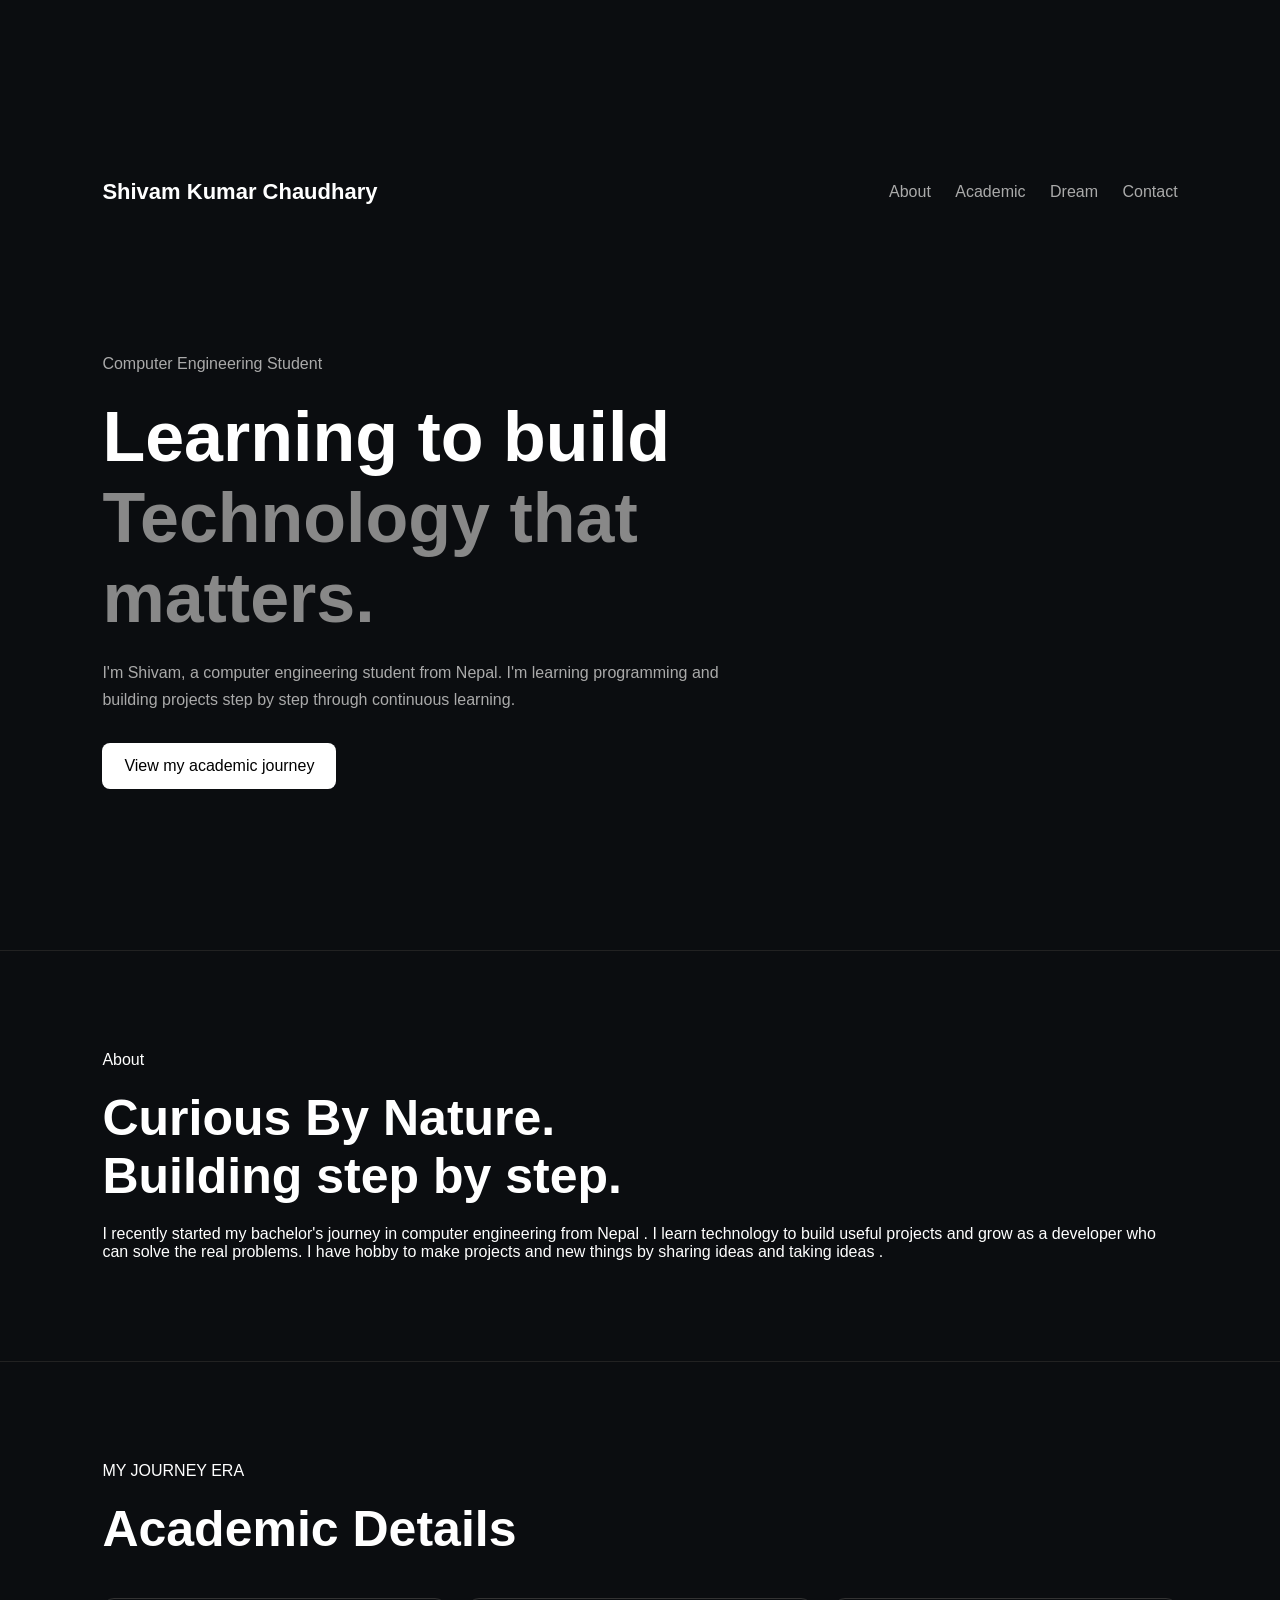
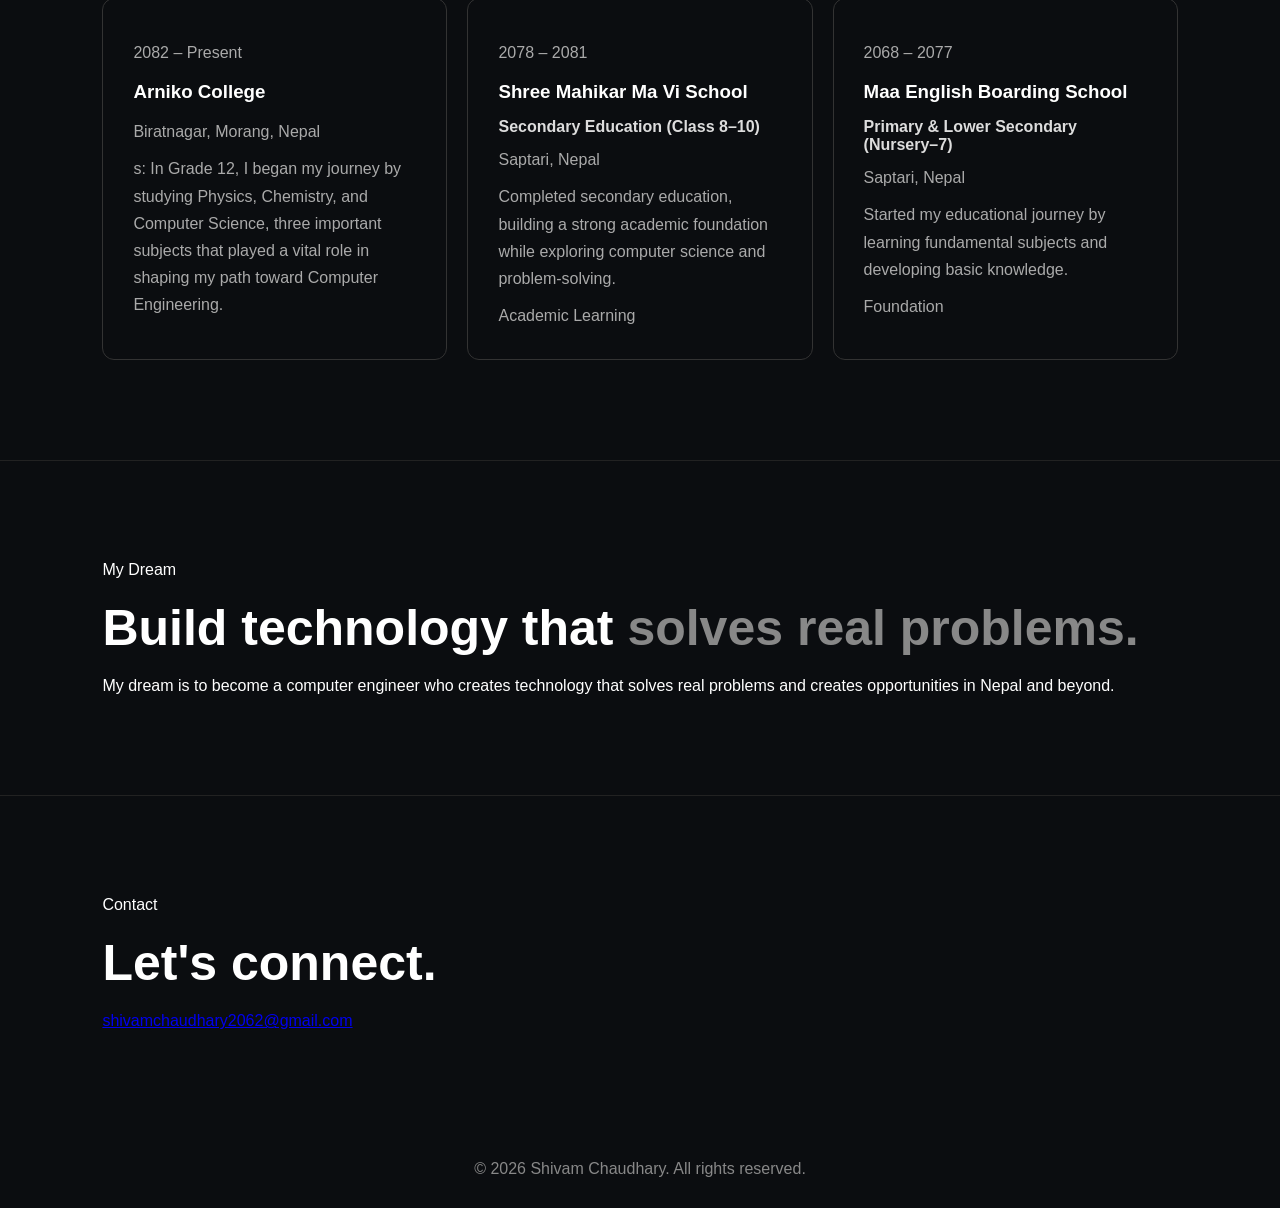
==== index.html @ 8dc38db8 "Add script and portfolio content to index.html" ====
<!DOCTYPE html>
<html lang="en">
<head>
    <meta charset="UTF-8">
    <meta name="viewport" content="width=device-width, initial-scale=1.0">

    <title>Shivam Kumar Chaudhary | Computer Engineering Student</title>

    <link rel="stylesheet" href="style.css">
    <link rel="stylesheet" href="animation.css">
</head>

<body>

  <body>
    <canvas id="spiderCanvas"></canvas>

    <!-- Your existing portfolio content -->

    <script src="script2.js"></script>
  </body>
    <nav>
        <h2>Shivam Kumar Chaudhary</h2>

        <div>
            <a href="#about">About</a>
            <a href="#projects">Academic</a>
            <a href="#Dream">Dream</a>
            <a href="#contact">Contact</a>
        </div>
    </nav>

    
    <section class="hero">
        <p>Computer Engineering Student</p>

        <h1>
            Learning to build
            <span>Technology that matters.</span>
        </h1>

        <p>
            I'm Shivam, a computer engineering student from Nepal.
            I'm learning programming and building projects step by
            step through continuous learning.
        </p>

        <a class="button" href="#projects">
            View my academic journey
        </a>
    </section>

  
    <section id="about" class="reveal">

        <p>About</p>

        <h2>
            Curious By Nature.
            <br>
            Building step by step.
        </h2>

        <p>
            I recently started my bachelor's journey in computer
            engineering from Nepal . I learn technology to build 
            useful projects and grow as a developer who can solve the real problems.
            I have hobby to make projects and new things by sharing ideas and taking ideas 
        .
        </p>

    </section>

  
    <section id="projects" class="reveal">

        <p>MY JOURNEY ERA </p>

        <h2>Academic Details</h2>

        <div class="projects">

            <div class="card reveal">
                <p>2082 – Present</p>

                <h3> Arniko College </h3>

                

                <p>Biratnagar, Morang, Nepal</p>

                <p>
                    s:
                     In Grade 12, I 
                    began my journey by studying Physics, Chemistry, and Computer Science, three
                    important subjects that played a vital role in shaping my path toward Computer Engineering.
                </p>
              
            </div>

            <div class="card reveal">
                <p>2078 – 2081</p>

                <h3>Shree Mahikar Ma Vi School</h3>

                <h4>Secondary Education (Class 8–10)</h4>

                <p>Saptari, Nepal</p>

                <p>
                    Completed secondary education, building a
                    strong academic foundation while exploring
                    computer science and problem-solving.
                </p>

                <p>Academic Learning</p>
            </div>

            <div class="card reveal">
                <p>2068 – 2077</p>

                <h3>Maa English Boarding School</h3>

                <h4>Primary & Lower Secondary (Nursery–7)</h4>

                <p>Saptari, Nepal</p>

                <p>
                    Started my educational journey by learning
                    fundamental subjects and developing basic
                    knowledge.
                </p>

                <p>Foundation</p>
            </div>

        </div>

    </section>

  
    <section id="Dream" class="reveal">

        <p>My Dream</p>

        <h2>
            Build technology that
            <span>solves real problems.</span>
        </h2>

        <p>
            My dream is to become a computer engineer who creates
            technology that solves real problems and creates
            opportunities in Nepal and beyond.
        </p>

    </section>

    
    <section id="contact" class="reveal">

        <p>Contact</p>

        <h2>Let's connect.</h2>

        <a href="mailto:shivamchaudhary2062@gmail.com">
            shivamchaudhary2062@gmail.com
        </a>

    </section>


    <footer>
        © 2026 Shivam Chaudhary. All rights reserved.
    </footer>

    <script src="script.js"></script>

</body>
    <script src="script2.js"></script>
</html>
---- style.css ----
/* GENERAL RESET */

* {
    margin: 0;
    padding: 0;
    box-sizing: border-box;
}

html {
    scroll-behavior: smooth;
}

body {
    font-family: Arial, sans-serif;
    background: #0b0d10;
    color: white;
}

/* NAVIGATION */

nav {
    display: flex;
    justify-content: space-between;
    align-items: center;
    padding: 25px 8%;
}

nav h2 {
    font-size: 22px;
}

nav a {
    color: #aaa;
    text-decoration: none;
    margin-left: 20px;
    transition: color 0.3s ease;
}

nav a:hover {
    color: white;
}

/* HERO */

.hero {
    min-height: 80vh;
    padding: 120px 8%;
}

.hero h1 {
    font-size: 70px;
    max-width: 800px;
    margin: 20px 0;
    line-height: 1.15;
}

.hero h1 span,
section h2 span {
    color: #888;
}

.hero > p {
    max-width: 650px;
    color: #aaa;
    line-height: 1.7;
}

/* BUTTON */

.button {
    display: inline-block;
    margin-top: 30px;
    padding: 14px 22px;
    background: white;
    color: black;
    text-decoration: none;
    border-radius: 8px;
}

/* SECTIONS */

section:not(.hero) {
    padding: 100px 8%;
    border-top: 1px solid #222;
}

section h2 {
    font-size: 50px;
    margin: 20px 0;
}

/* PROJECTS */

.projects {
    display: flex;
    gap: 20px;
    margin-top: 40px;
}

.card {
    flex: 1;
    padding: 30px;
    border: 1px solid #333;
    border-radius: 12px;
}

.card h3 {
    margin: 15px 0;
}

.card h4 {
    color: #ddd;
}

.card p {
    color: #aaa;
    margin-top: 10px;
    line-height: 1.7;
}

/* FOOTER */

footer {
    display: flex;
    padding: 30px 0;
    justify-content: center;
    align-items: center;
    color: #888;
}

/* RESPONSIVE DESIGN */

@media (max-width: 700px) {

    nav {
        flex-direction: column;
        gap: 20px;
    }

    nav a {
        margin: 0 7px;
        font-size: 13px;
    }

    .hero {
        padding: 90px 8%;
    }

    .hero h1 {
        font-size: 45px;
    }

    section h2 {
        font-size: 35px;
    }

    .projects {
        flex-direction: column;
    }
}
---- animation.css ----
* =========================
   ANIMATIONS
========================= */

/* Hero animation */
.Hero {
    animation: fadeUp 1s ease forwards;
}

/* Hero heading */
.Hero h1 {
    animation: slideUp 1s ease 0.2s both;
}

/* Hero paragraphs */
.Hero p {
    animation: fadeUp 1s ease 0.4s both;
}

/* Button */
.button {
    animation: fadeUp 1s ease 0.6s both;
    transition: transform 0.3s ease, backgrounds 0.3s ease;
}

.button:hover {
    transform: translateY(-5px);
    background: #ddd;
}

/* Section animation */
section:not(.hero) {
    animation: fadeUp 1s ease both;
}

/* Project cards */
.card {
    transition: transform 0.3s ease, border-color 0.3s ease;
}

.card:hover {
    transform: translateY(-8px);
    border-color: #777;
}

/* Keyframes */
@keyframes fadeUp {
    from {
        opacity: 0;
        transform: translateY(30px);
    }

    to {
        opacity: 1;
        transform: translateY(0);
    }
}

@keyframes slideUp {
    from {
        opacity: 0;
        transform: translateY(50px);
    }

    to {
        opacity: 1;
        transform: translateY(0);
    }
}
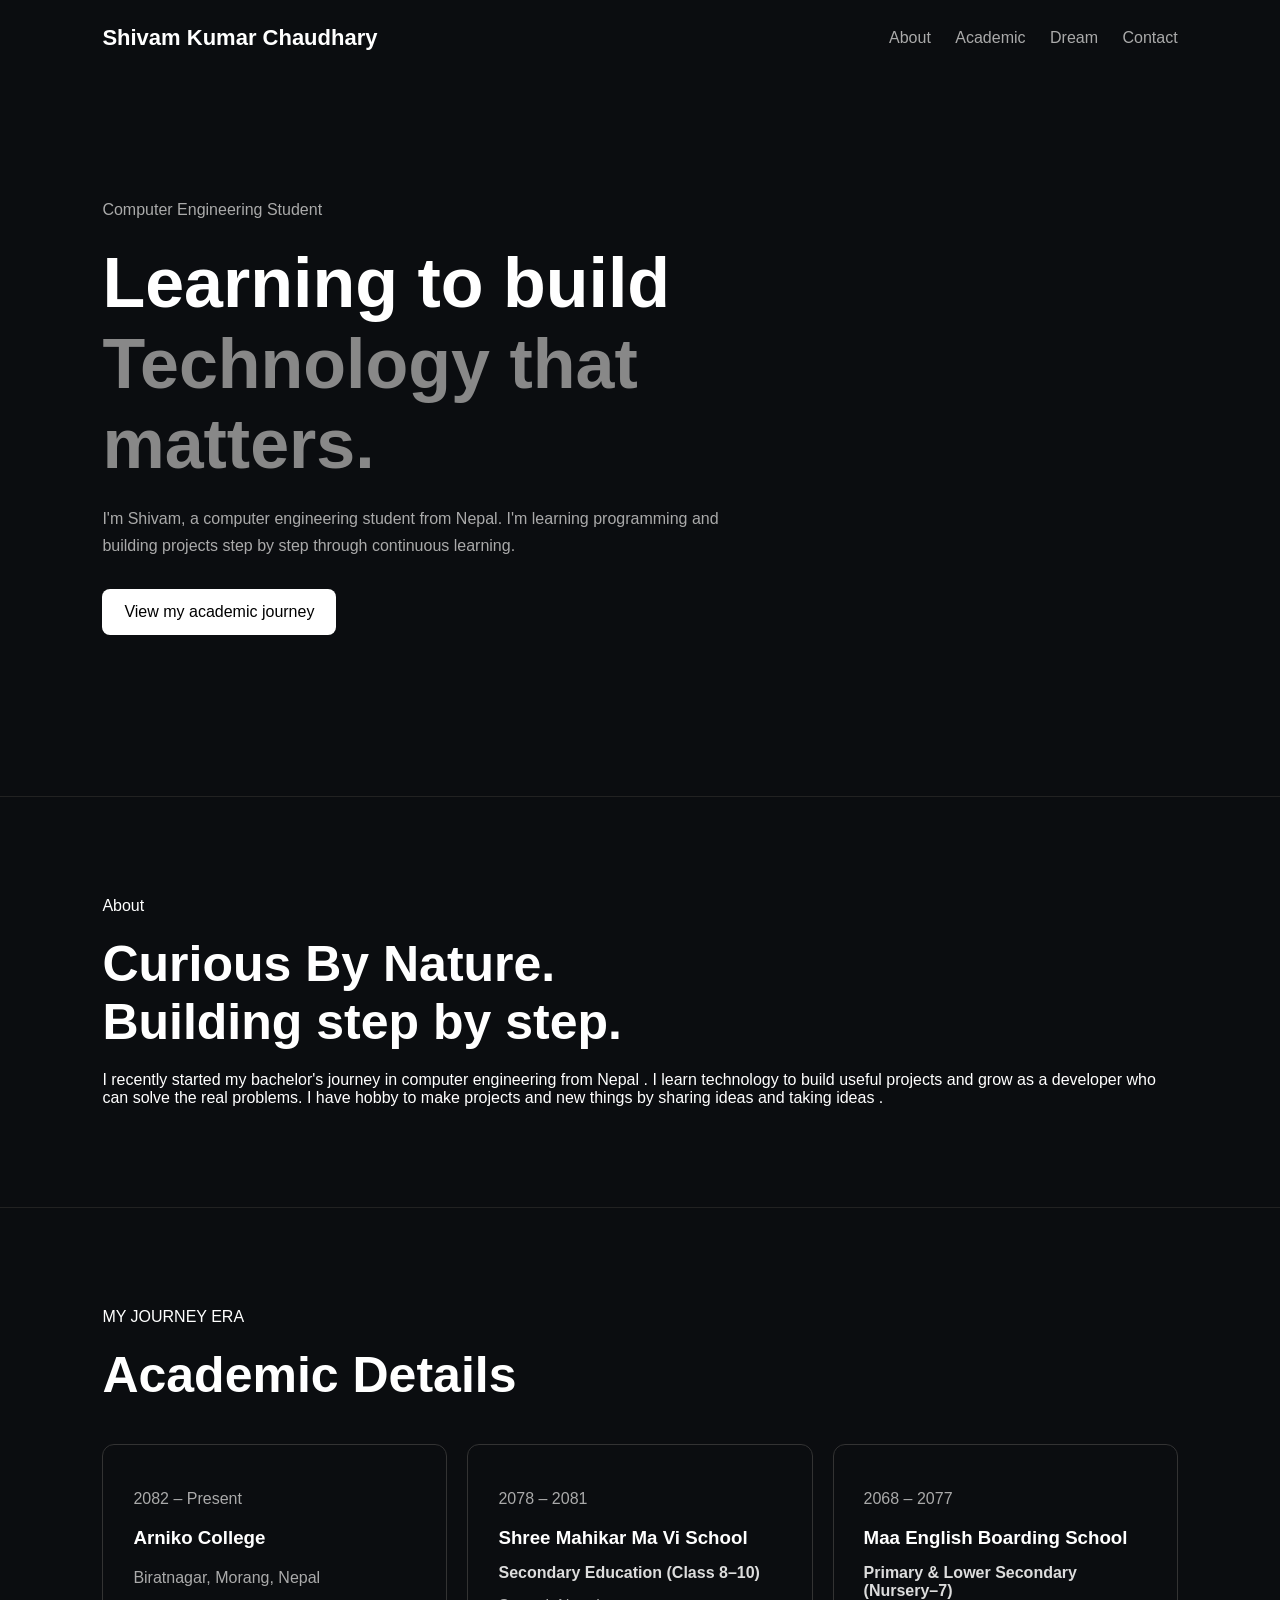
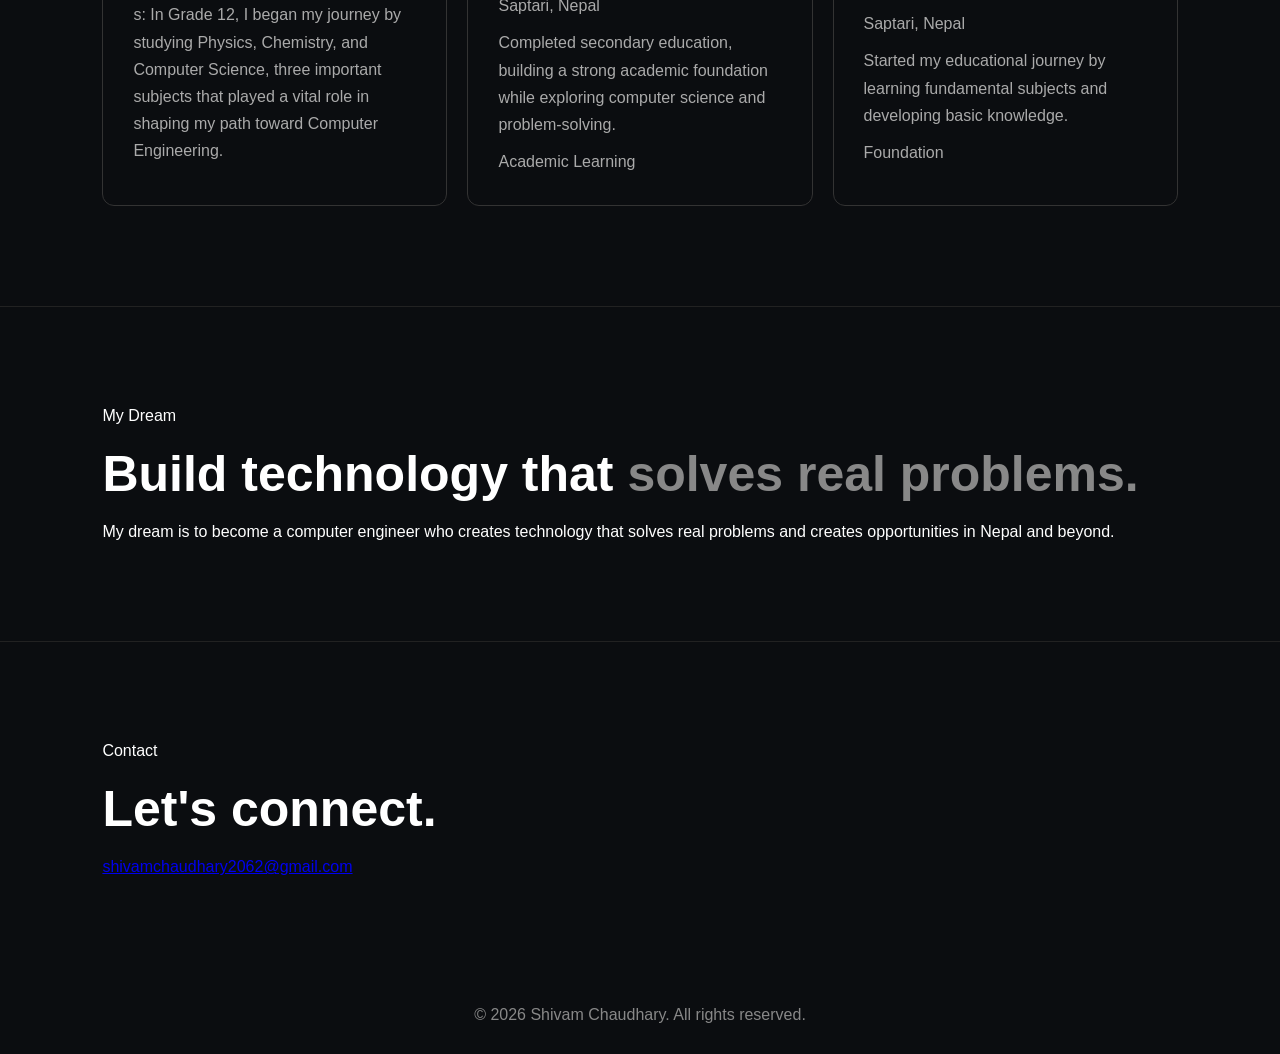
==== commit 625a9773: "Fix HTML structure by removing duplicates Removed duplicate body tag and cleaned up script reference" ====
--- a/index.html
+++ b/index.html
@@ -8,15 +8,12 @@
 
     <link rel="stylesheet" href="style.css">
     <link rel="stylesheet" href="animation.css">
+    <link rel="stylesheet" href="style2.css">
 </head>
 
 <body>
 
-  <body>
     <canvas id="spiderCanvas"></canvas>
-
-    <!-- Your existing portfolio content -->
-
     <script src="script2.js"></script>
   </body>
     <nav>
@@ -174,8 +171,9 @@
         © 2026 Shivam Chaudhary. All rights reserved.
     </footer>
 
-    <script src="script.js"></script>
+        <script src="script.js"></script>
+    <script src="script2.js"></script>
 
 </body>
-    <script src="script2.js"></script>
+    
 </html>
--- a/style2.css
+++ b/style2.css
@@ -0,0 +1,18 @@
+#spiderCanvas {
+    position: fixed;
+    inset: 0;
+    width: 100%;
+    height: 100%;
+    pointer-events: none;
+    z-index: 0;
+}
+
+body {
+    position: relative;
+    background: #0b0d10;
+}
+
+body > *:not(#spiderCanvas) {
+    position: relative;
+    z-index: 1;
+}
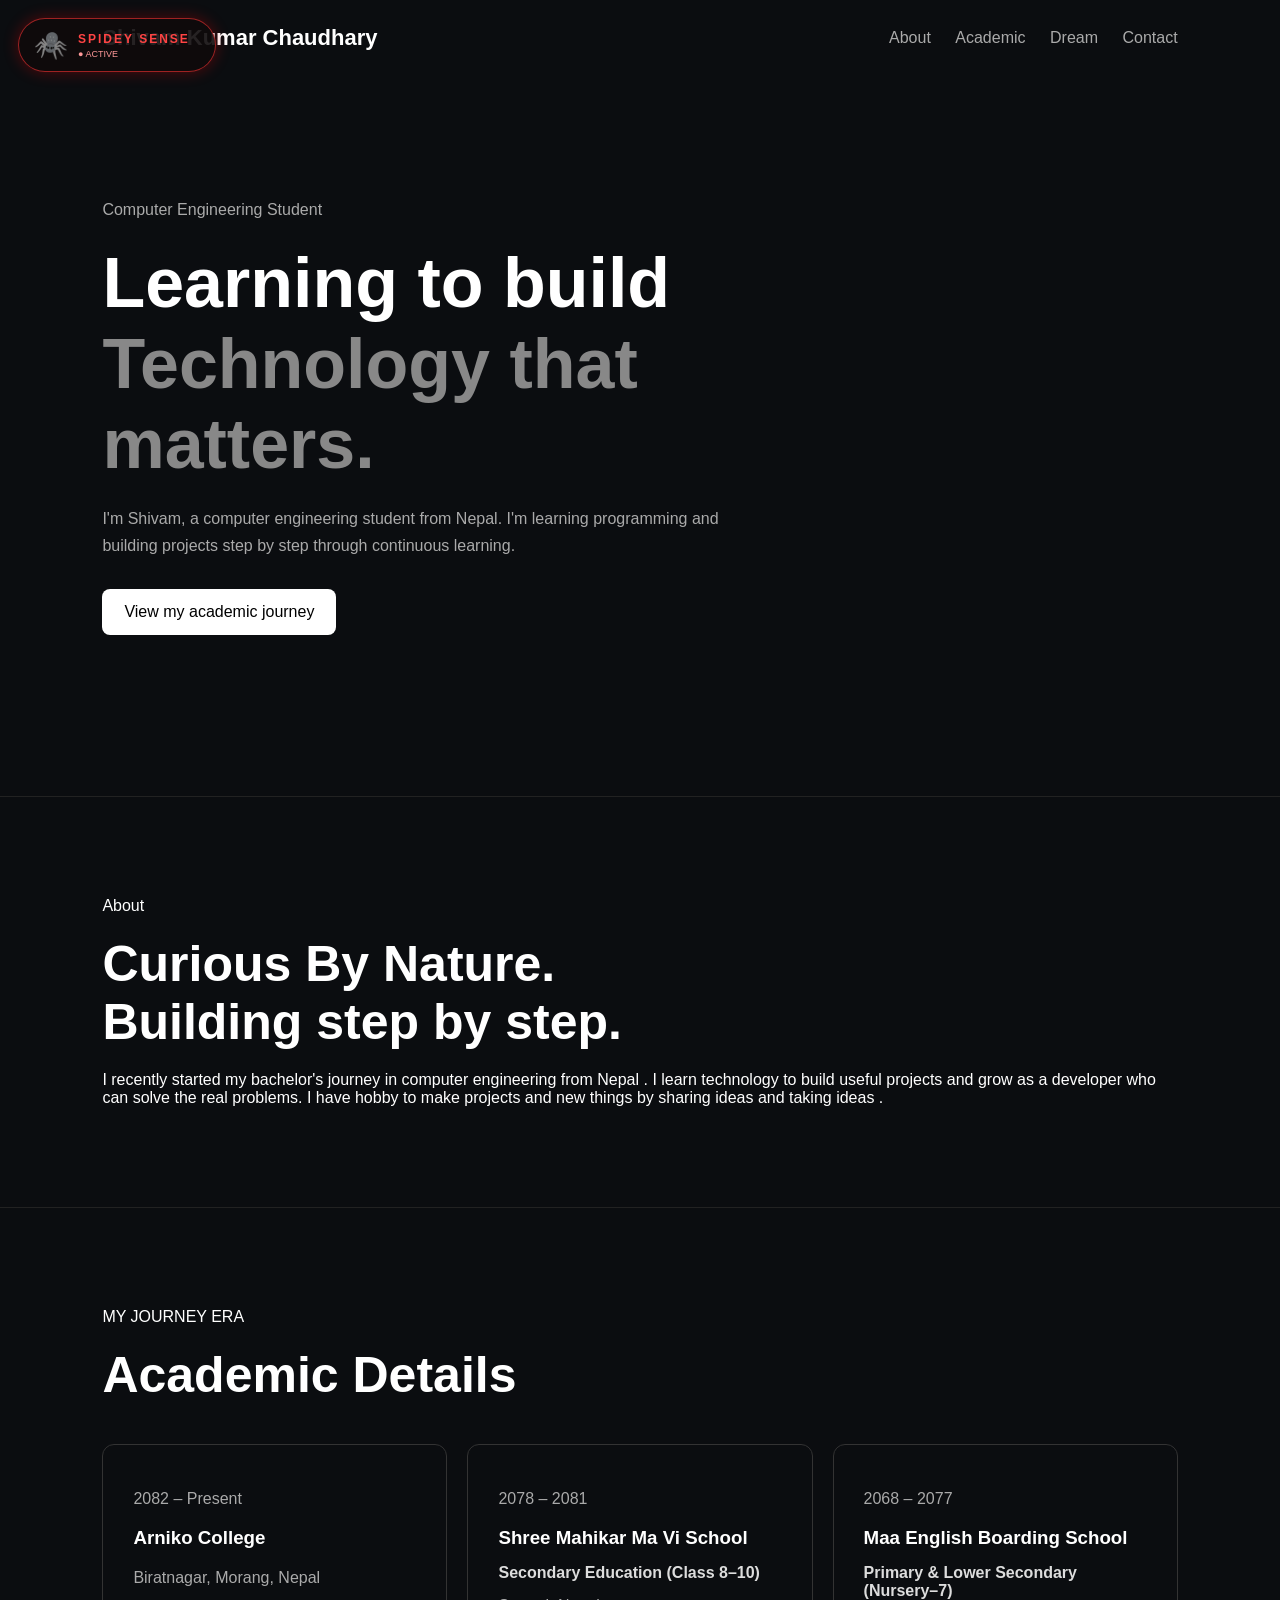
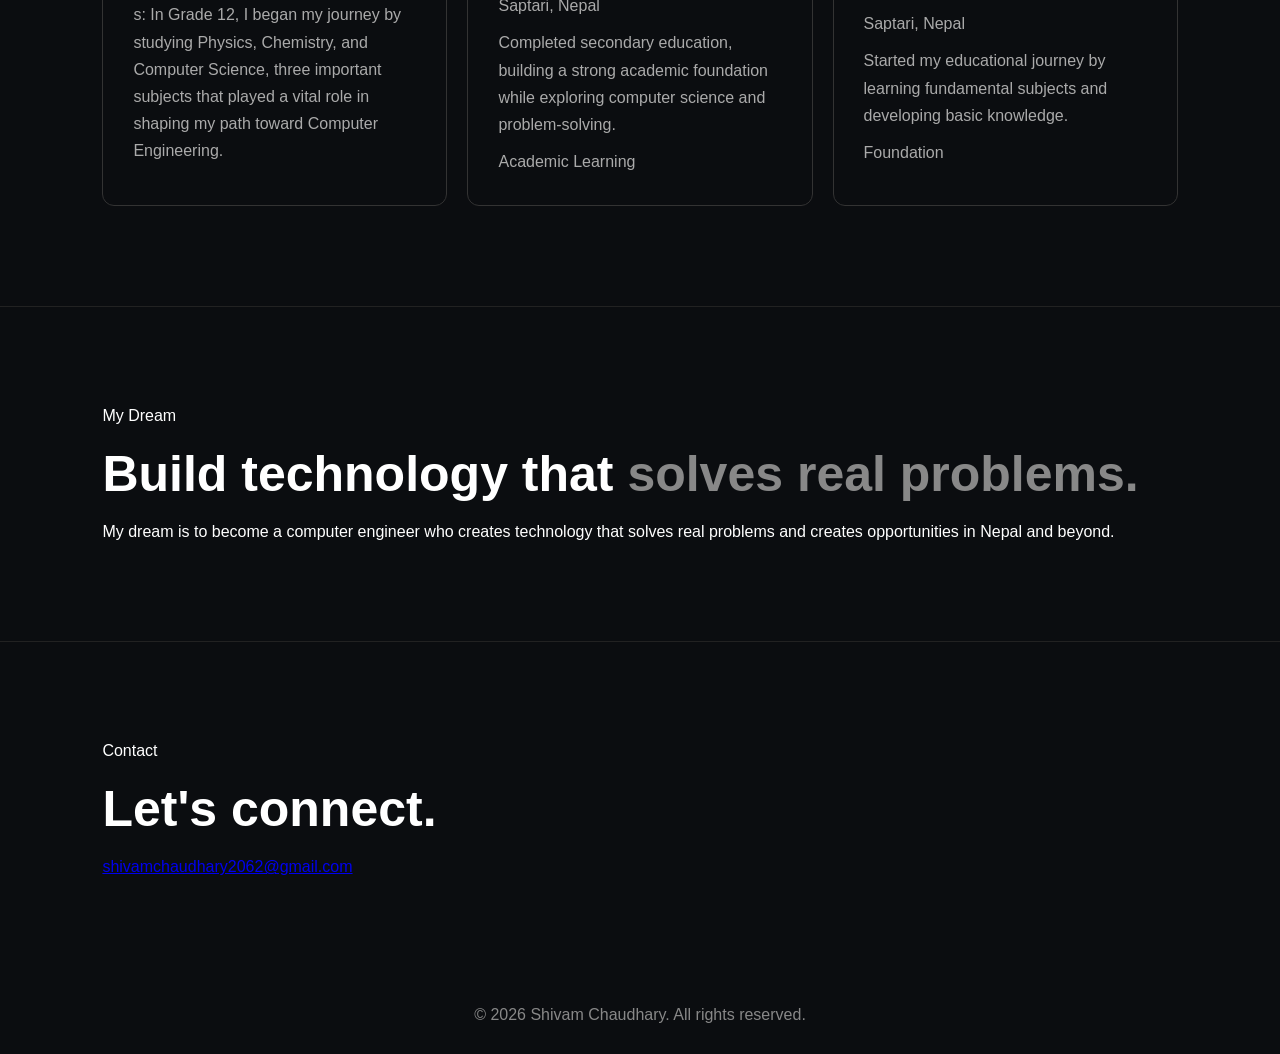
==== commit e5533d5d: "Update index.html" ====
--- a/index.html
+++ b/index.html
@@ -12,10 +12,11 @@
 </head>
 
 <body>
-
     <canvas id="spiderCanvas"></canvas>
     <script src="script2.js"></script>
-  </body>
+</body>
+
+
     <nav>
         <h2>Shivam Kumar Chaudhary</h2>
 
--- a/style2.css
+++ b/style2.css
@@ -1,18 +1,62 @@
+
 #spiderCanvas {
-    position: fixed;
-    inset: 0;
-    width: 100%;
-    height: 100%;
-    pointer-events: none;
-    z-index: 0;
+    display: none;
 }
 
-body {
-    position: relative;
-    background: #0b0d10;
+/* Spidey Sense indicator */
+.spidey-sense {
+    position: fixed;
+    top: 18px;
+    left: 18px;
+    z-index: 9999;
+
+    display: flex;
+    align-items: center;
+    gap: 10px;
+
+    padding: 10px 15px;
+    border: 1px solid rgba(255, 50, 50, 0.6);
+    border-radius: 30px;
+
+    background: rgba(15, 10, 12, 0.9);
+    color: white;
+
+    box-shadow: 0 0 15px rgba(255, 0, 0, 0.3);
+    animation: senseGlow 2s infinite;
 }
 
-body > *:not(#spiderCanvas) {
-    position: relative;
-    z-index: 1;
+.spider-icon {
+    font-size: 27px;
+    animation: spiderPulse 1.5s infinite;
 }
+
+.sense-info {
+    display: flex;
+    flex-direction: column;
+    gap: 3px;
+}
+
+.sense-info strong {
+    color: #ff4444;
+    font-size: 12px;
+    letter-spacing: 2px;
+}
+
+.sense-info small {
+    color: #ff9999;
+    font-size: 9px;
+}
+
+@keyframes senseGlow {
+    0%, 100% {
+        box-shadow: 0 0 8px rgba(255, 0, 0, 0.2);
+    }
+    50% {
+        box-shadow: 0 0 22px rgba(255, 0, 0, 0.7);
+    }
+}
+
+@keyframes spiderPulse {
+    0%, 100% { transform: scale(1); }
+    50% { transform: scale(1.2); }
+}
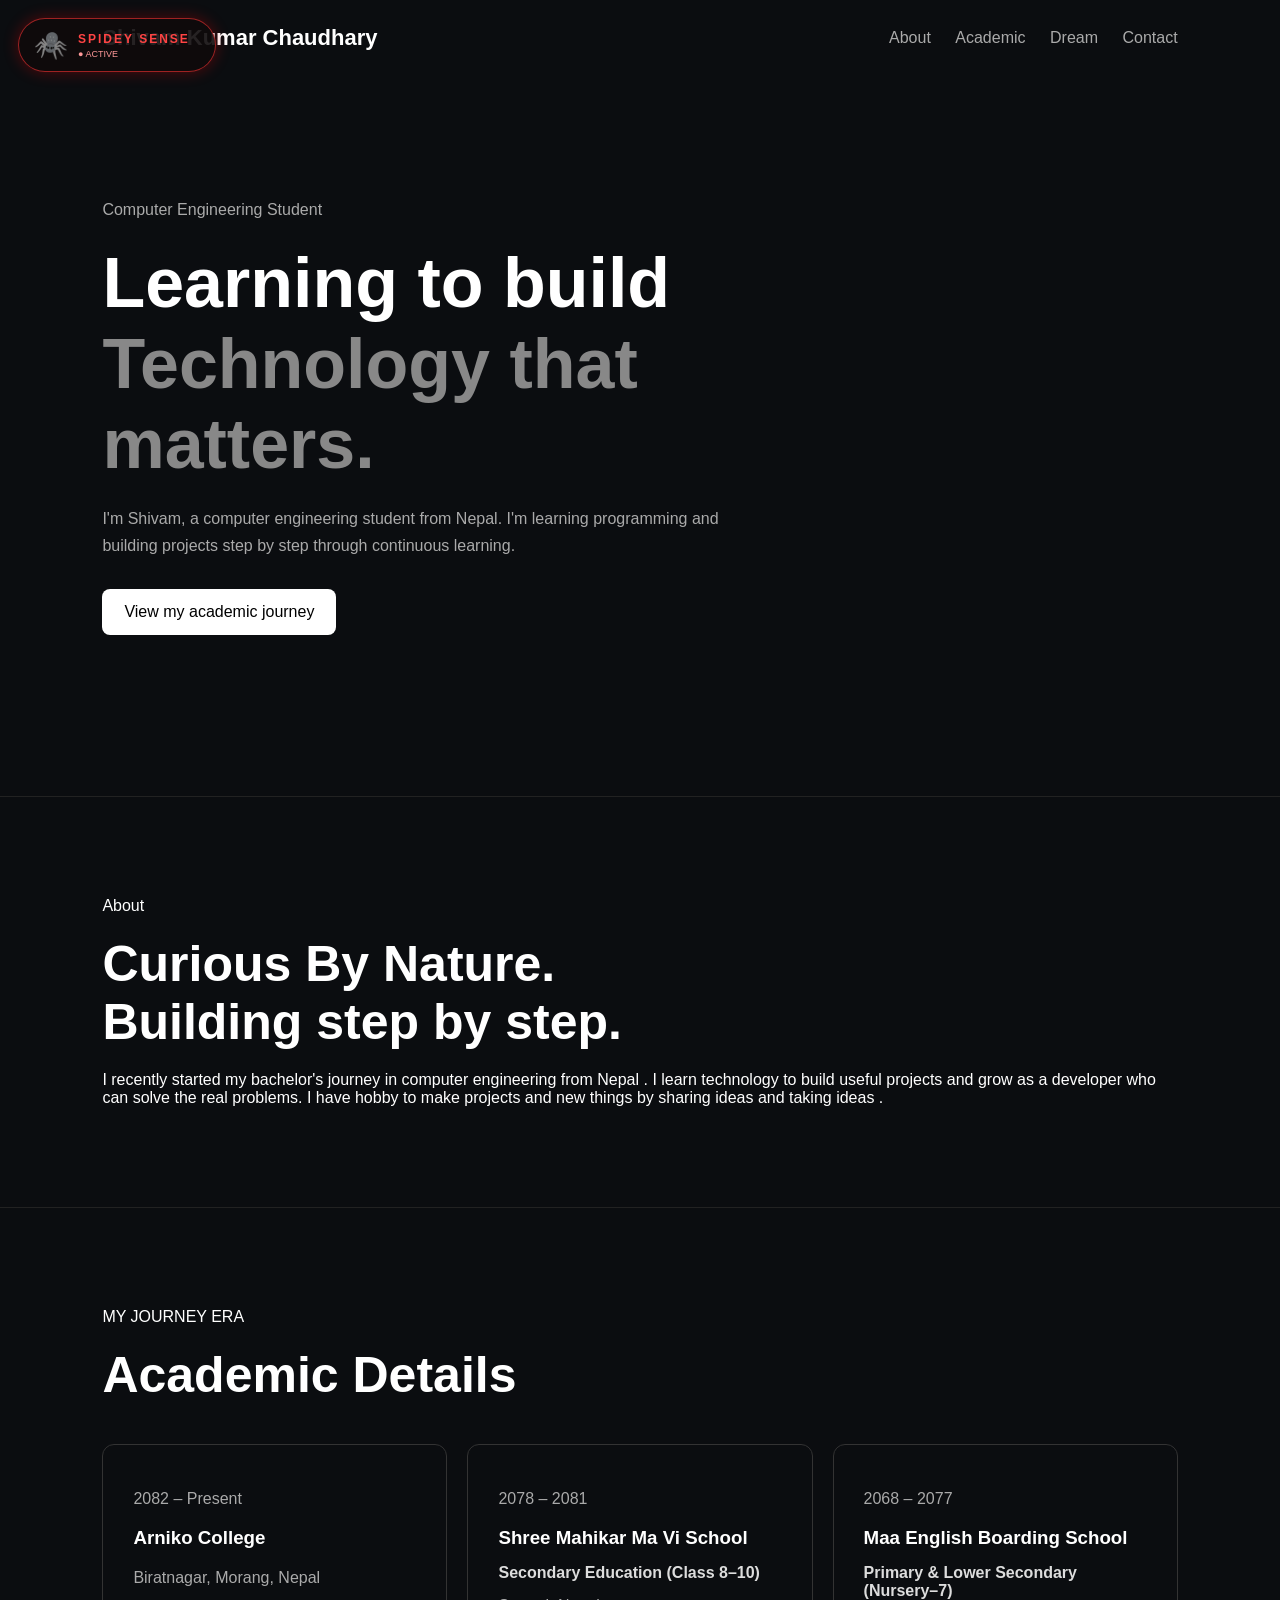
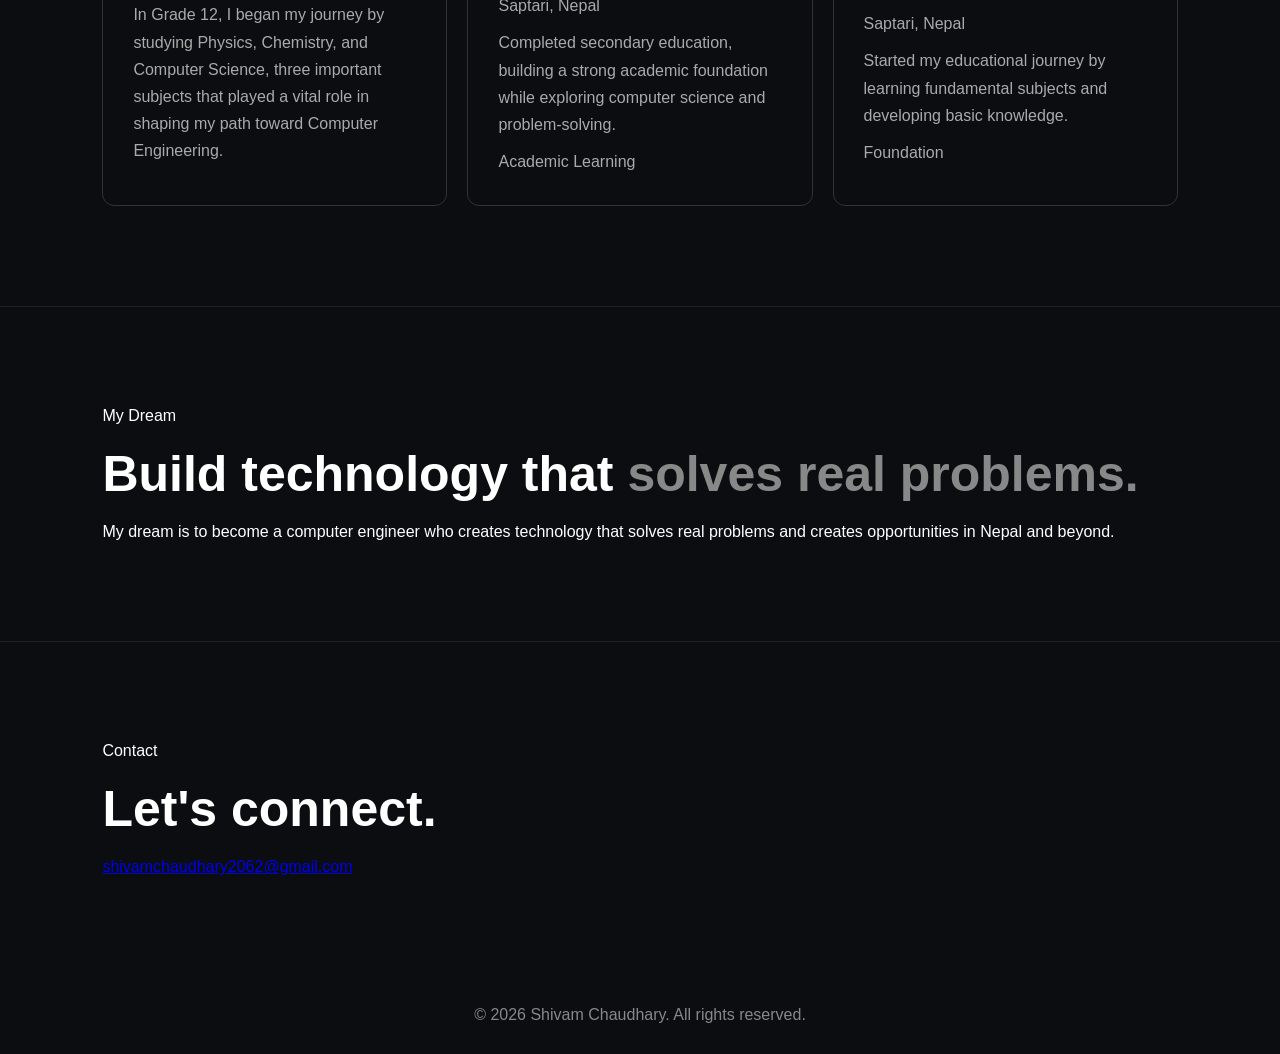
==== commit e12aca0d: "Fix typo in index.html" ====
--- a/index.html
+++ b/index.html
@@ -88,7 +88,7 @@
                 <p>Biratnagar, Morang, Nepal</p>
 
                 <p>
-                    s:
+                
                      In Grade 12, I 
                     began my journey by studying Physics, Chemistry, and Computer Science, three
                     important subjects that played a vital role in shaping my path toward Computer Engineering.
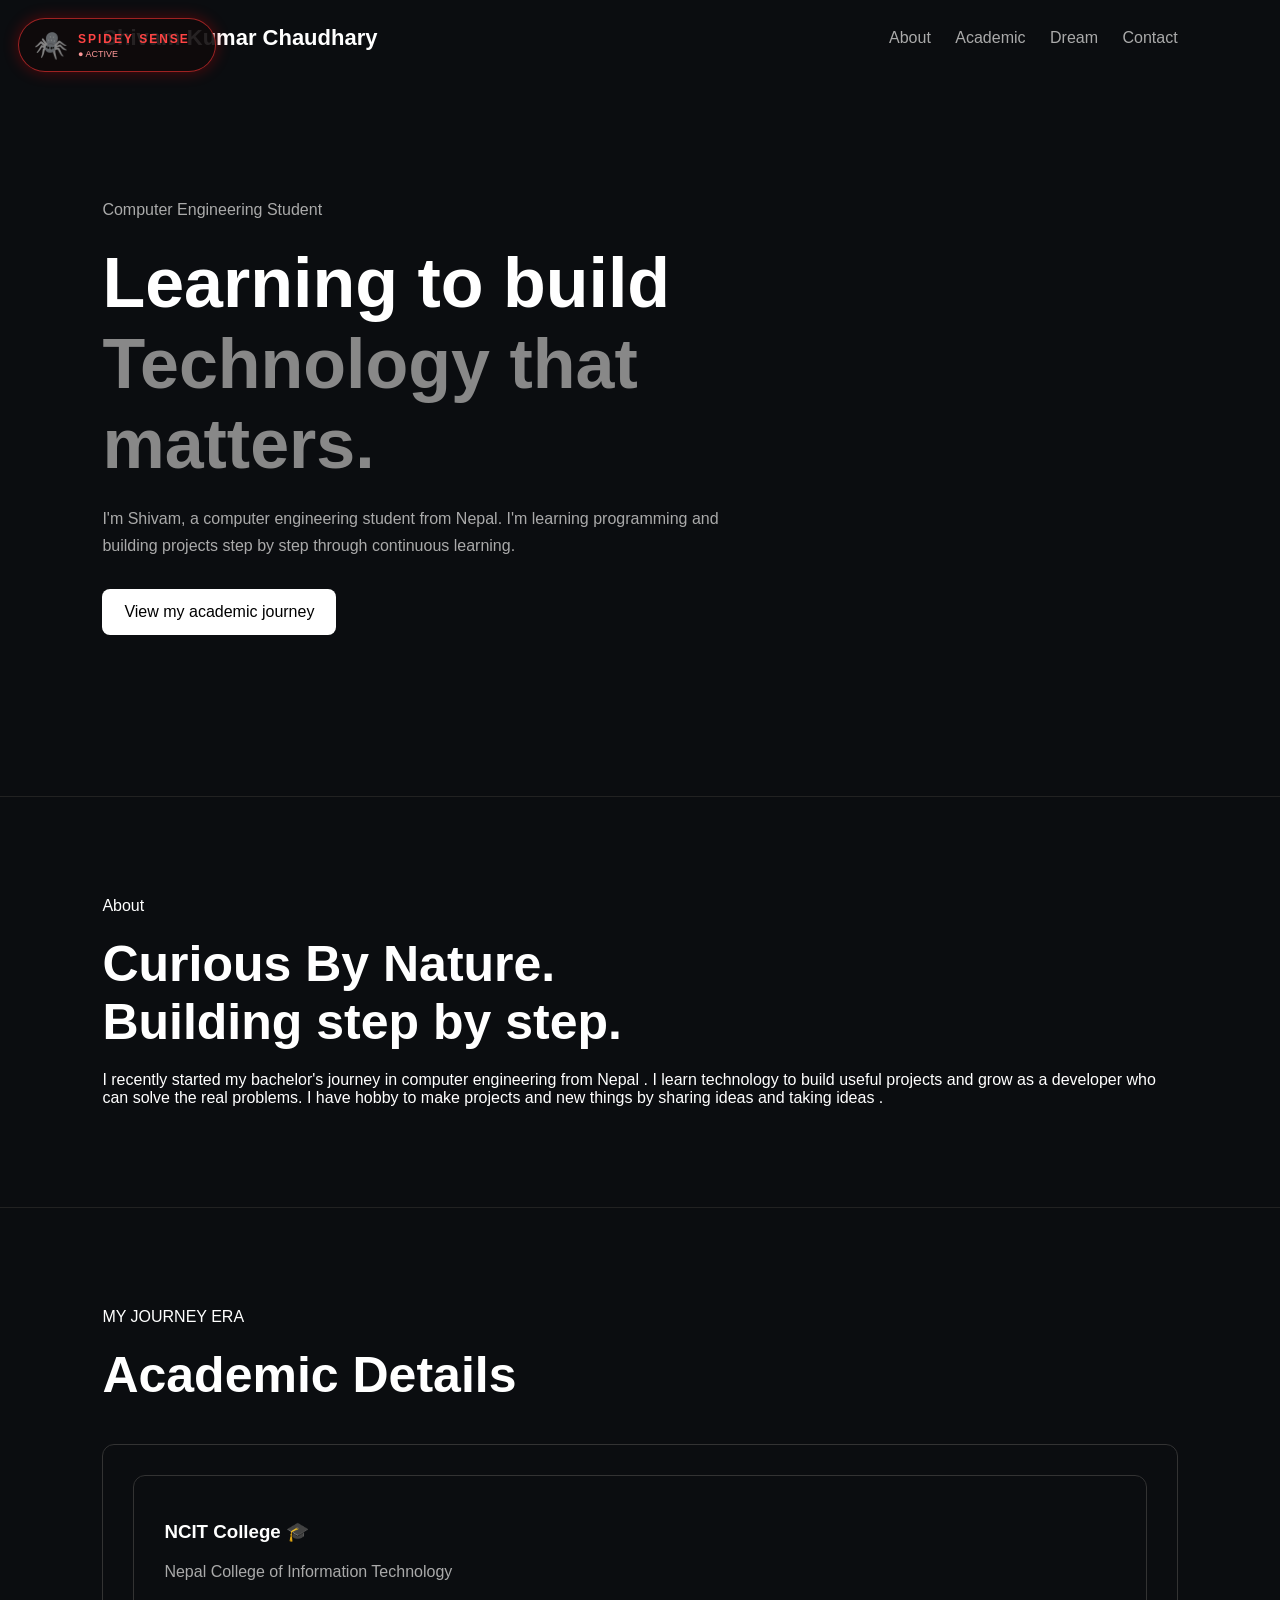
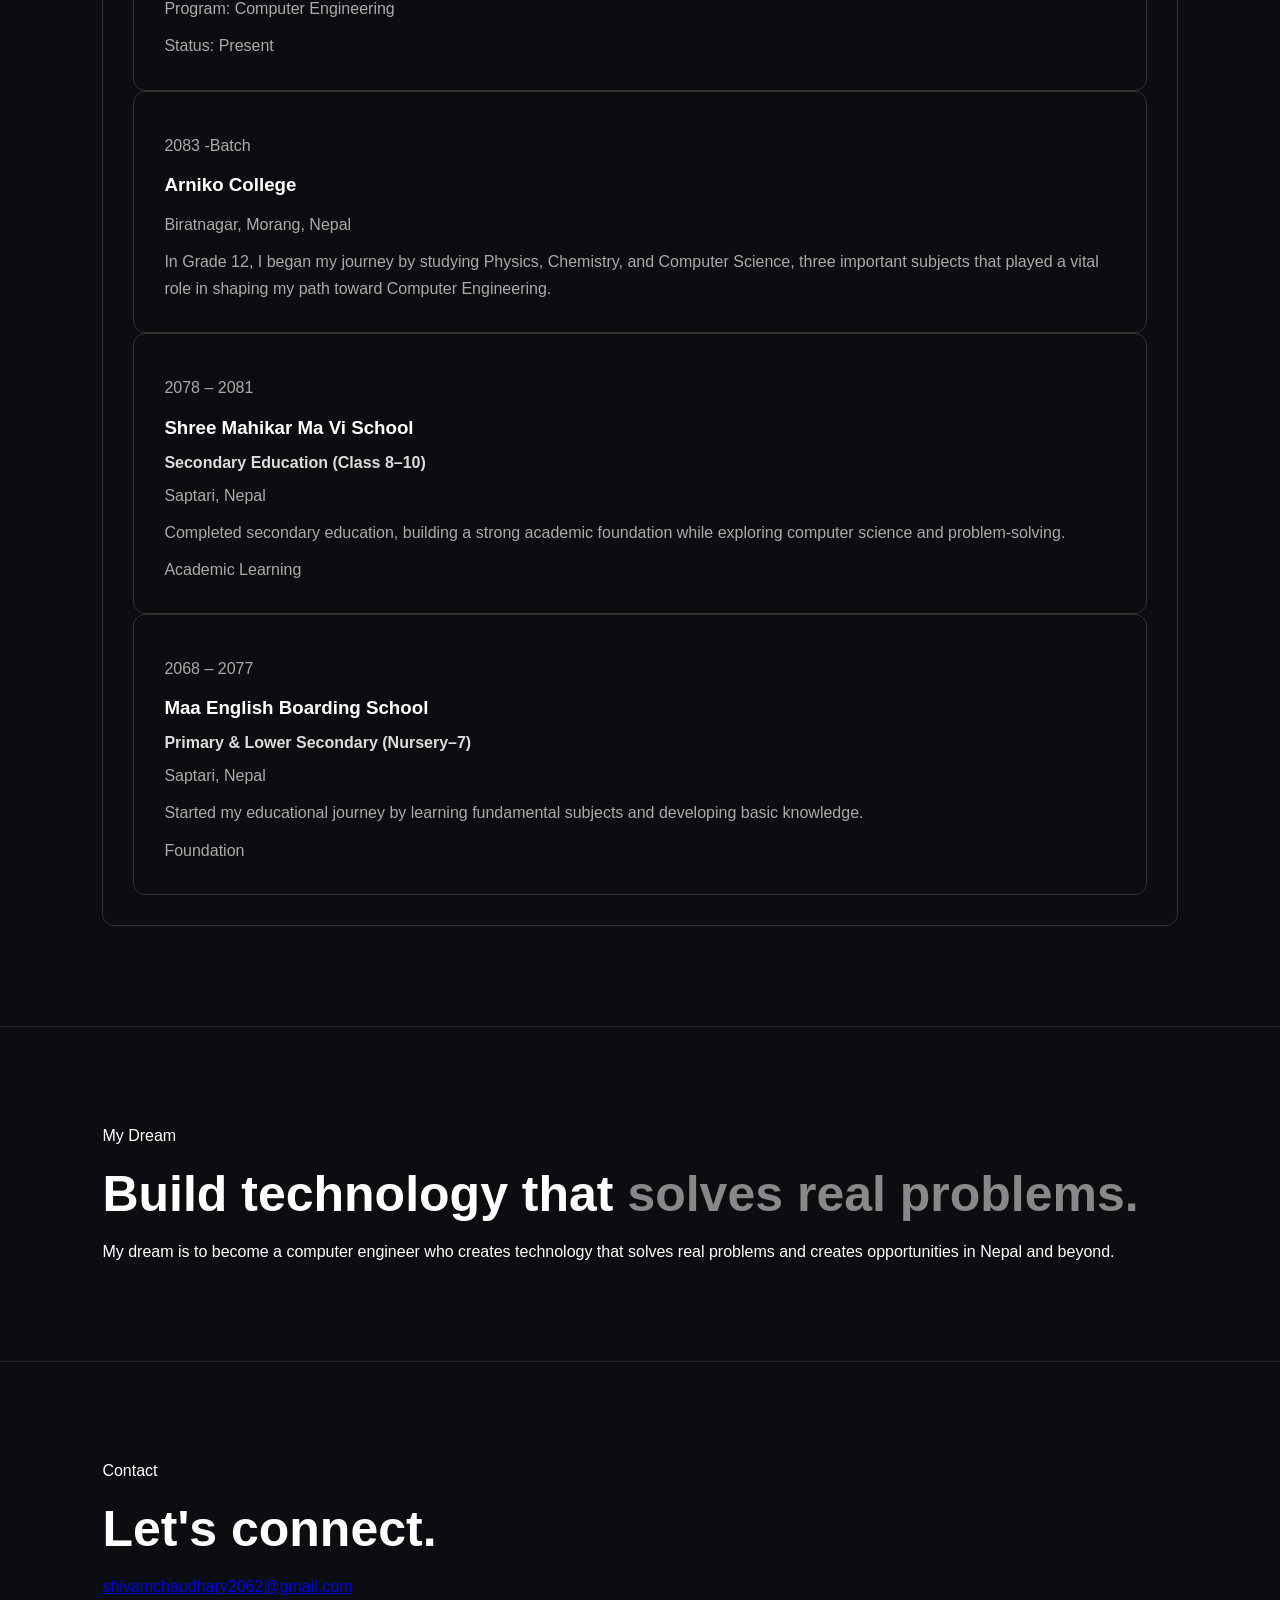
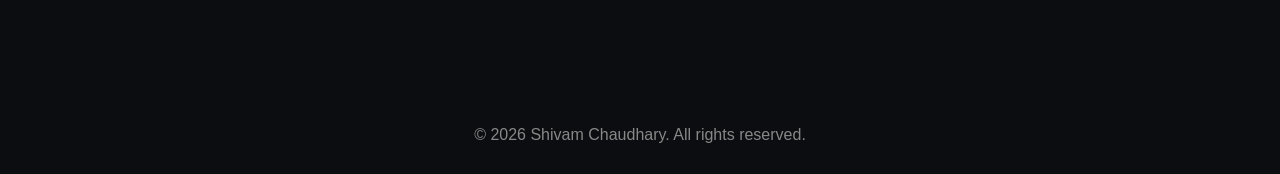
==== commit 07d97a57: "Update index.html" ====
--- a/index.html
+++ b/index.html
@@ -79,7 +79,14 @@
         <div class="projects">
 
             <div class="card reveal">
-                <p>2082 – Present</p>
+                <div class="card">
+    <h3>NCIT College 🎓</h3>
+    <p>Nepal College of Information Technology</p>
+    <p>Program: Computer Engineering</p>
+    <p>Status: Present</p>
+                </div>
+                <div class="card reveal">
+                <p>2083 -Batch </p>
 
                 <h3> Arniko College </h3>
 
@@ -161,7 +168,7 @@
 
         <h2>Let's connect.</h2>
 
-        <a href="mailto:shivamchaudhary2062@gmail.com">
+        <a href=" Mailto:shivamchaudhary2062@gmail.com">
             shivamchaudhary2062@gmail.com
         </a>
 
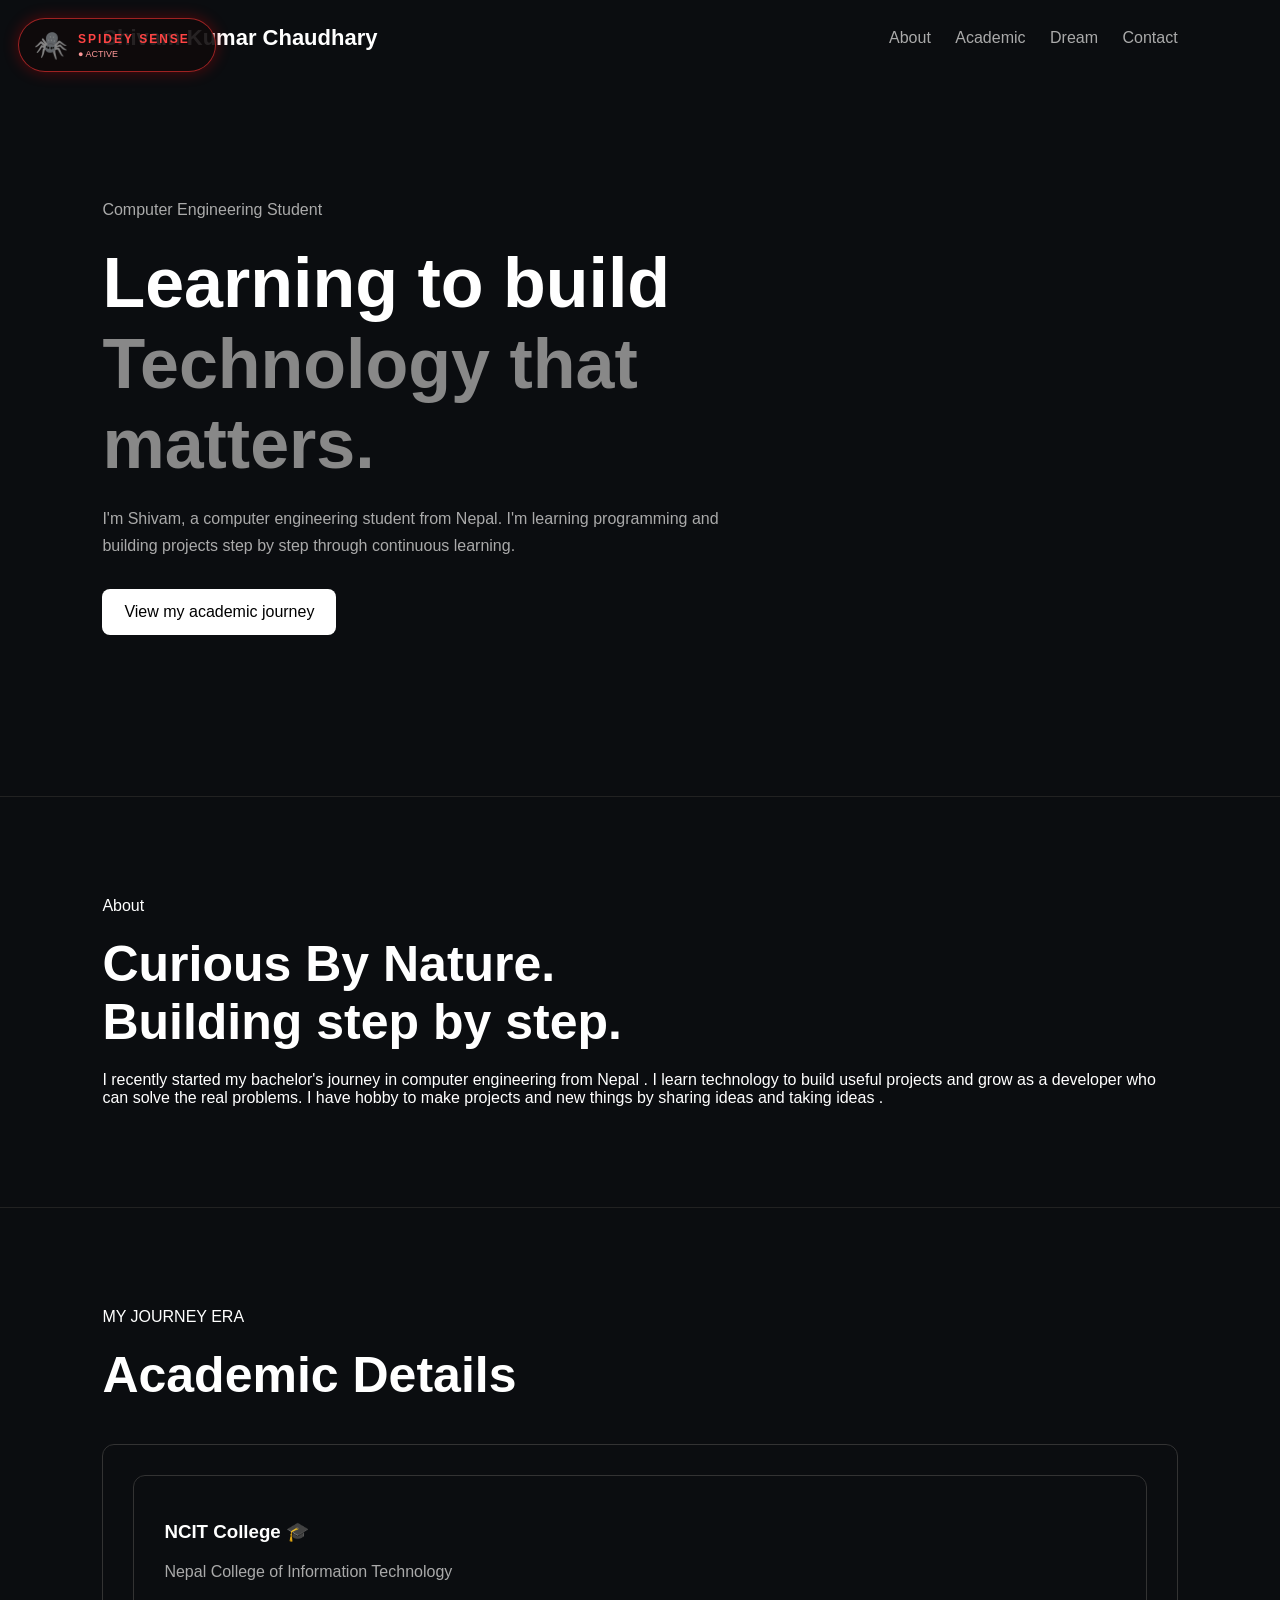
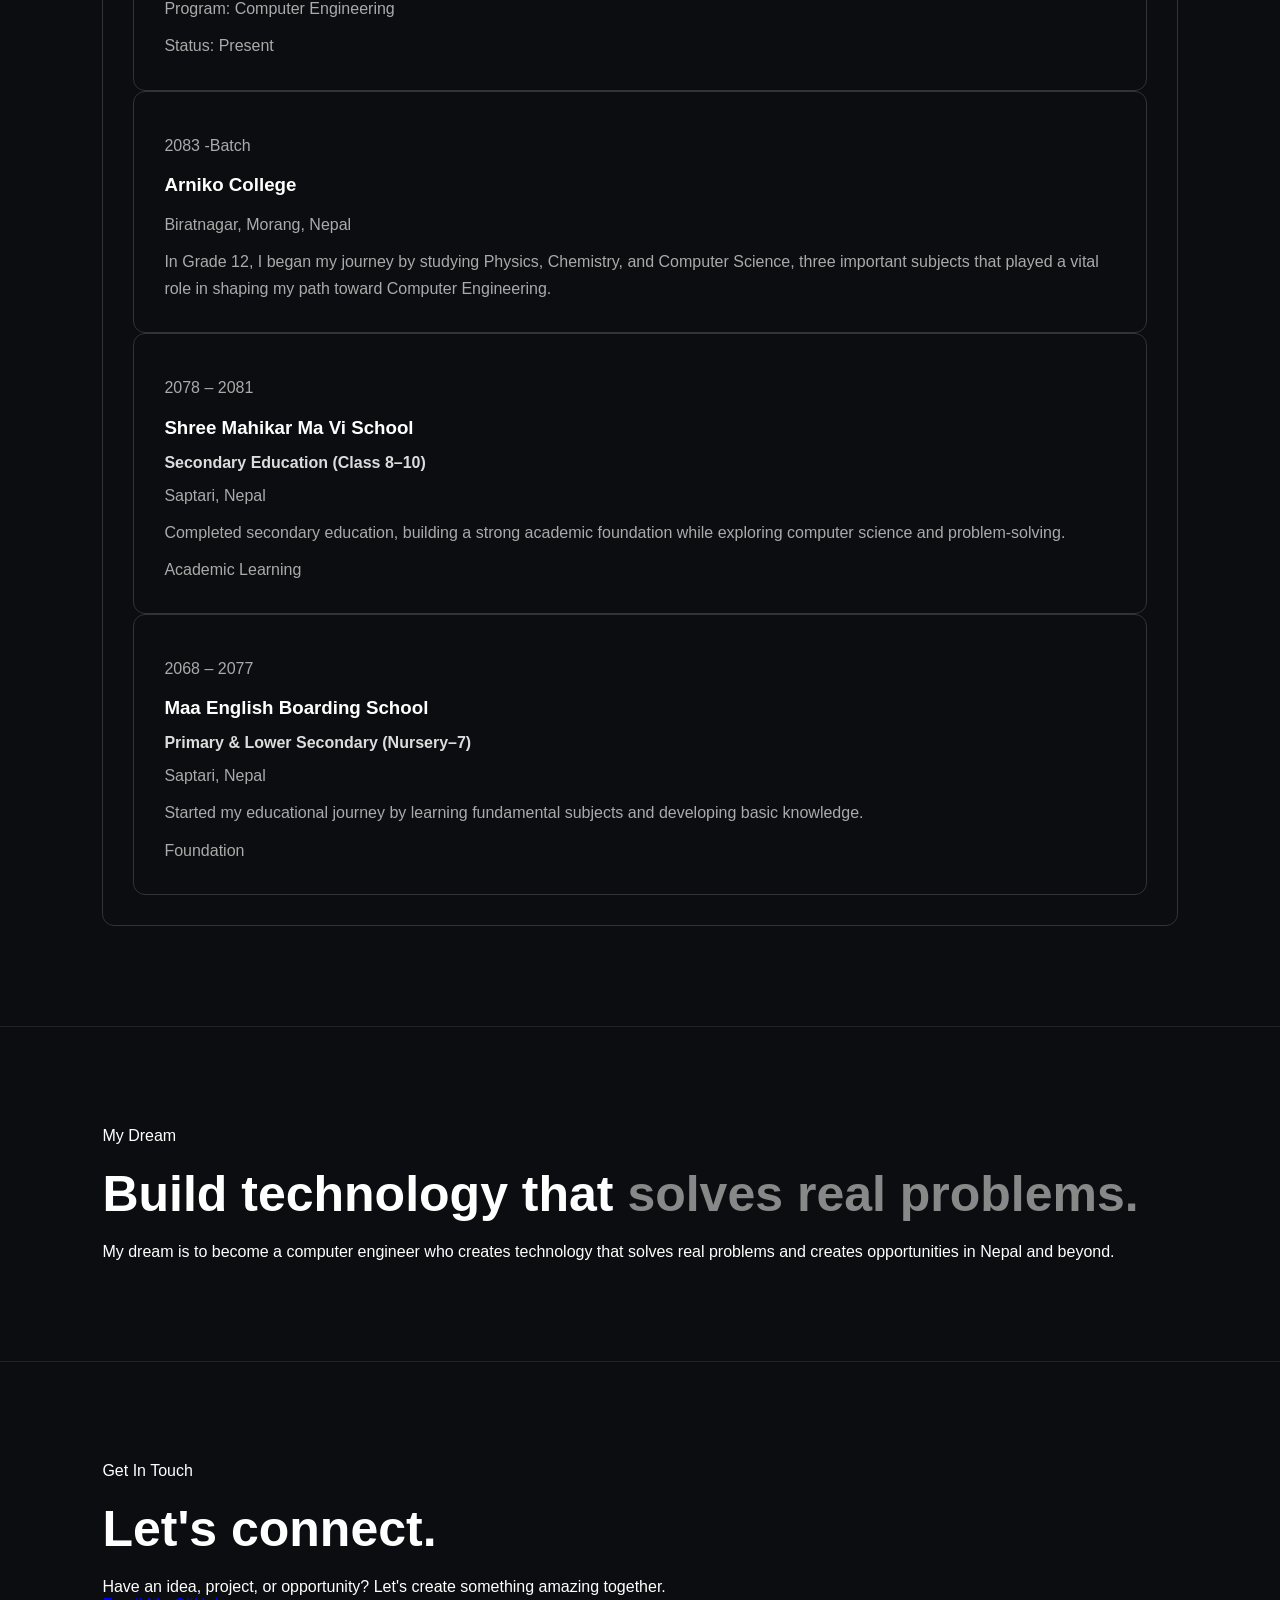
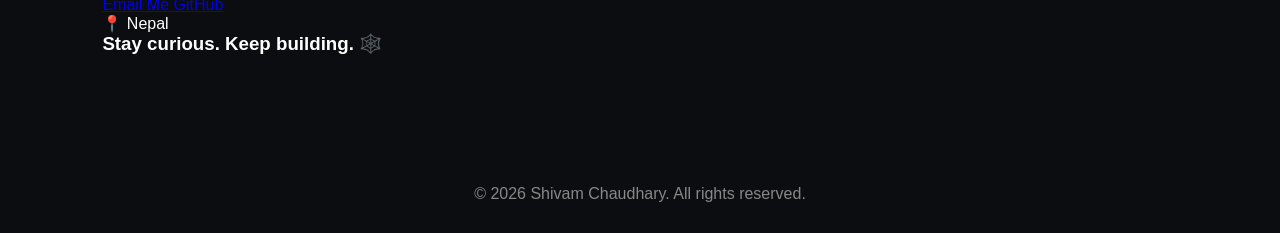
==== commit 2b600e6f: "Revise contact section with new text and links Updated the contact section with new content and link" ====
--- a/index.html
+++ b/index.html
@@ -162,15 +162,33 @@
     </section>
 
     
-    <section id="contact" class="reveal">
-
-        <p>Contact</p>
-
-        <h2>Let's connect.</h2>
-
-        <a href=" Mailto:shivamchaudhary2062@gmail.com">
-            shivamchaudhary2062@gmail.com
+<section id="contact" class="reveal">
+    <p>Get In Touch</p>
+    <h2>Let's connect.</h2>
+
+    <p class="contact-text">
+        Have an idea, project, or opportunity?
+        Let's create something amazing together.
+    </p>
+
+    <div class="contact-links">
+        <a href="mailto:shivamchaudhary2062@gmail.com">
+            <i class="fas fa-envelope"></i>
+            Email Me
         </a>
+
+        <a href="https://github.com/shivamkumarchaudharyyy"
+           target="_blank">
+            <i class="fab fa-github"></i>
+            GitHub
+        </a>
+    </div>
+
+    <p class="contact-location">📍 Nepal</p>
+    <h3>Stay curious. Keep building. 🕸️</h3>
+</section>
+    
+
 
     </section>
 
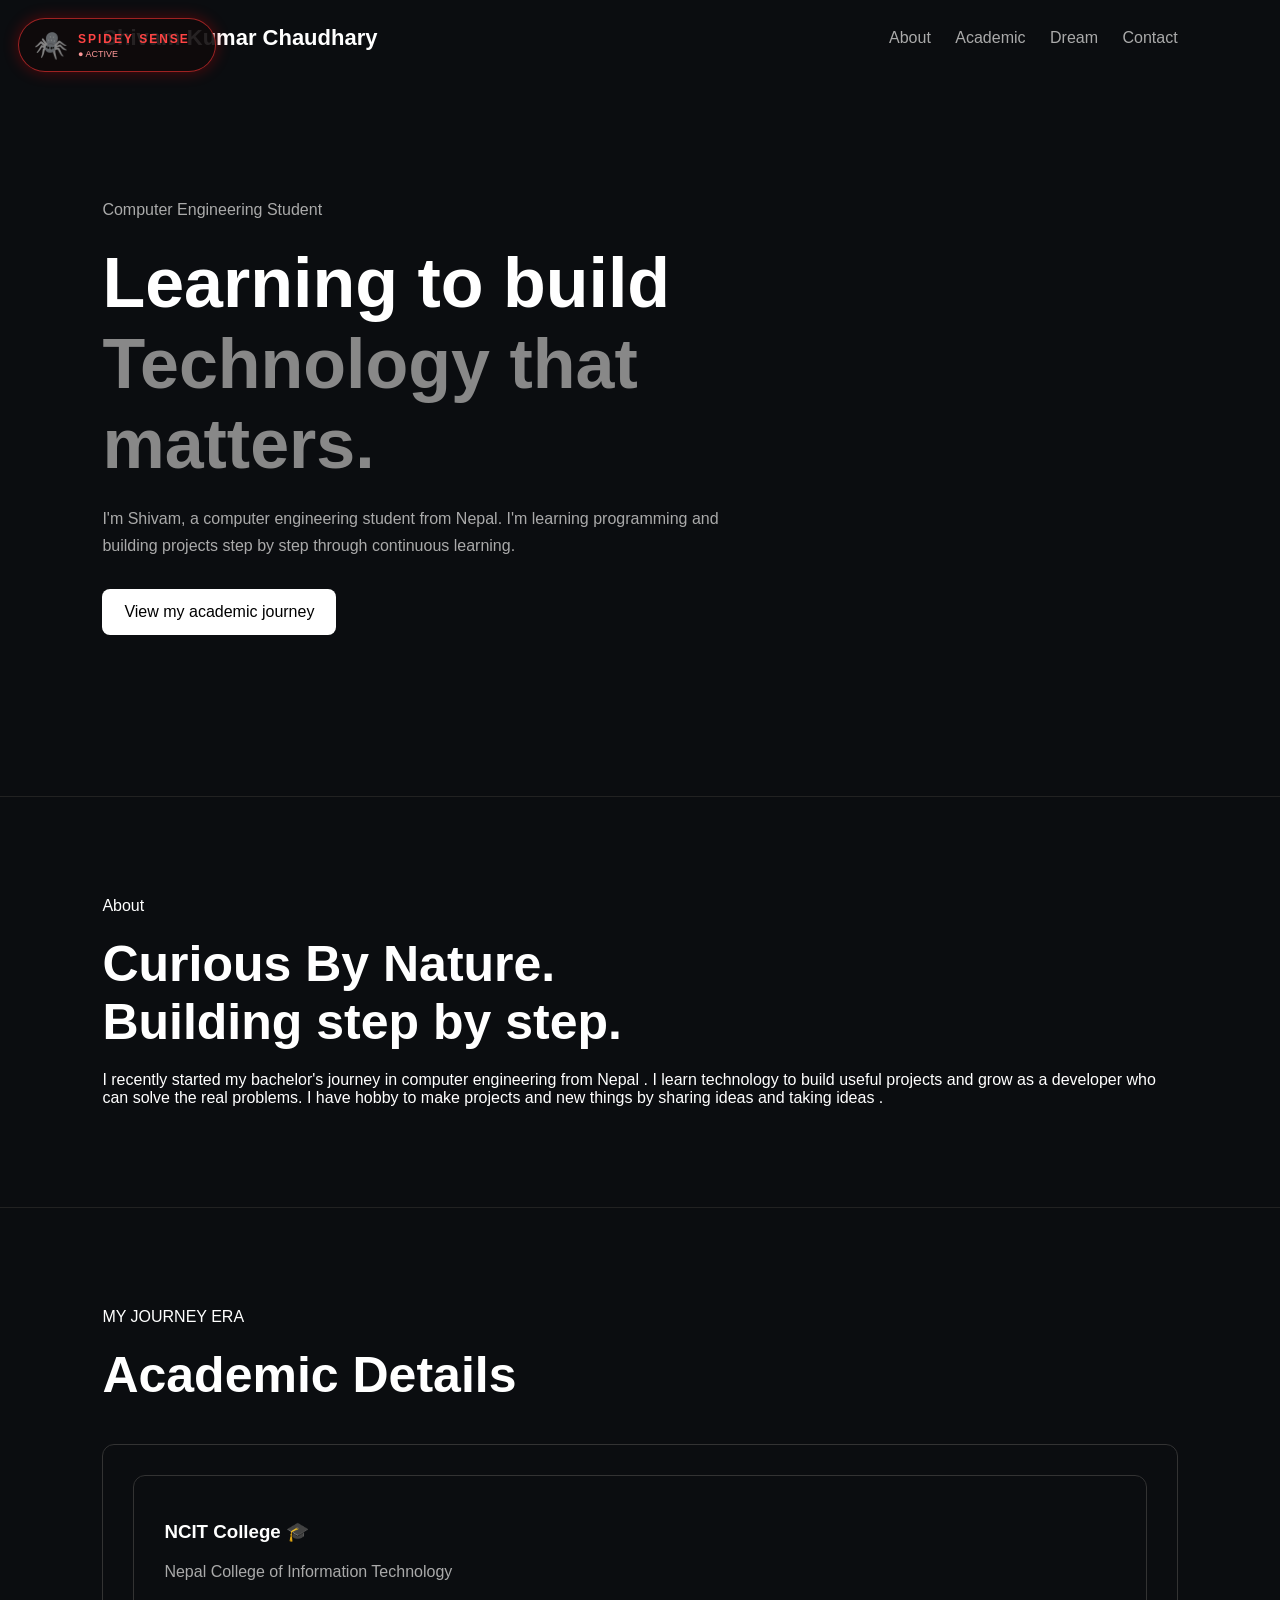
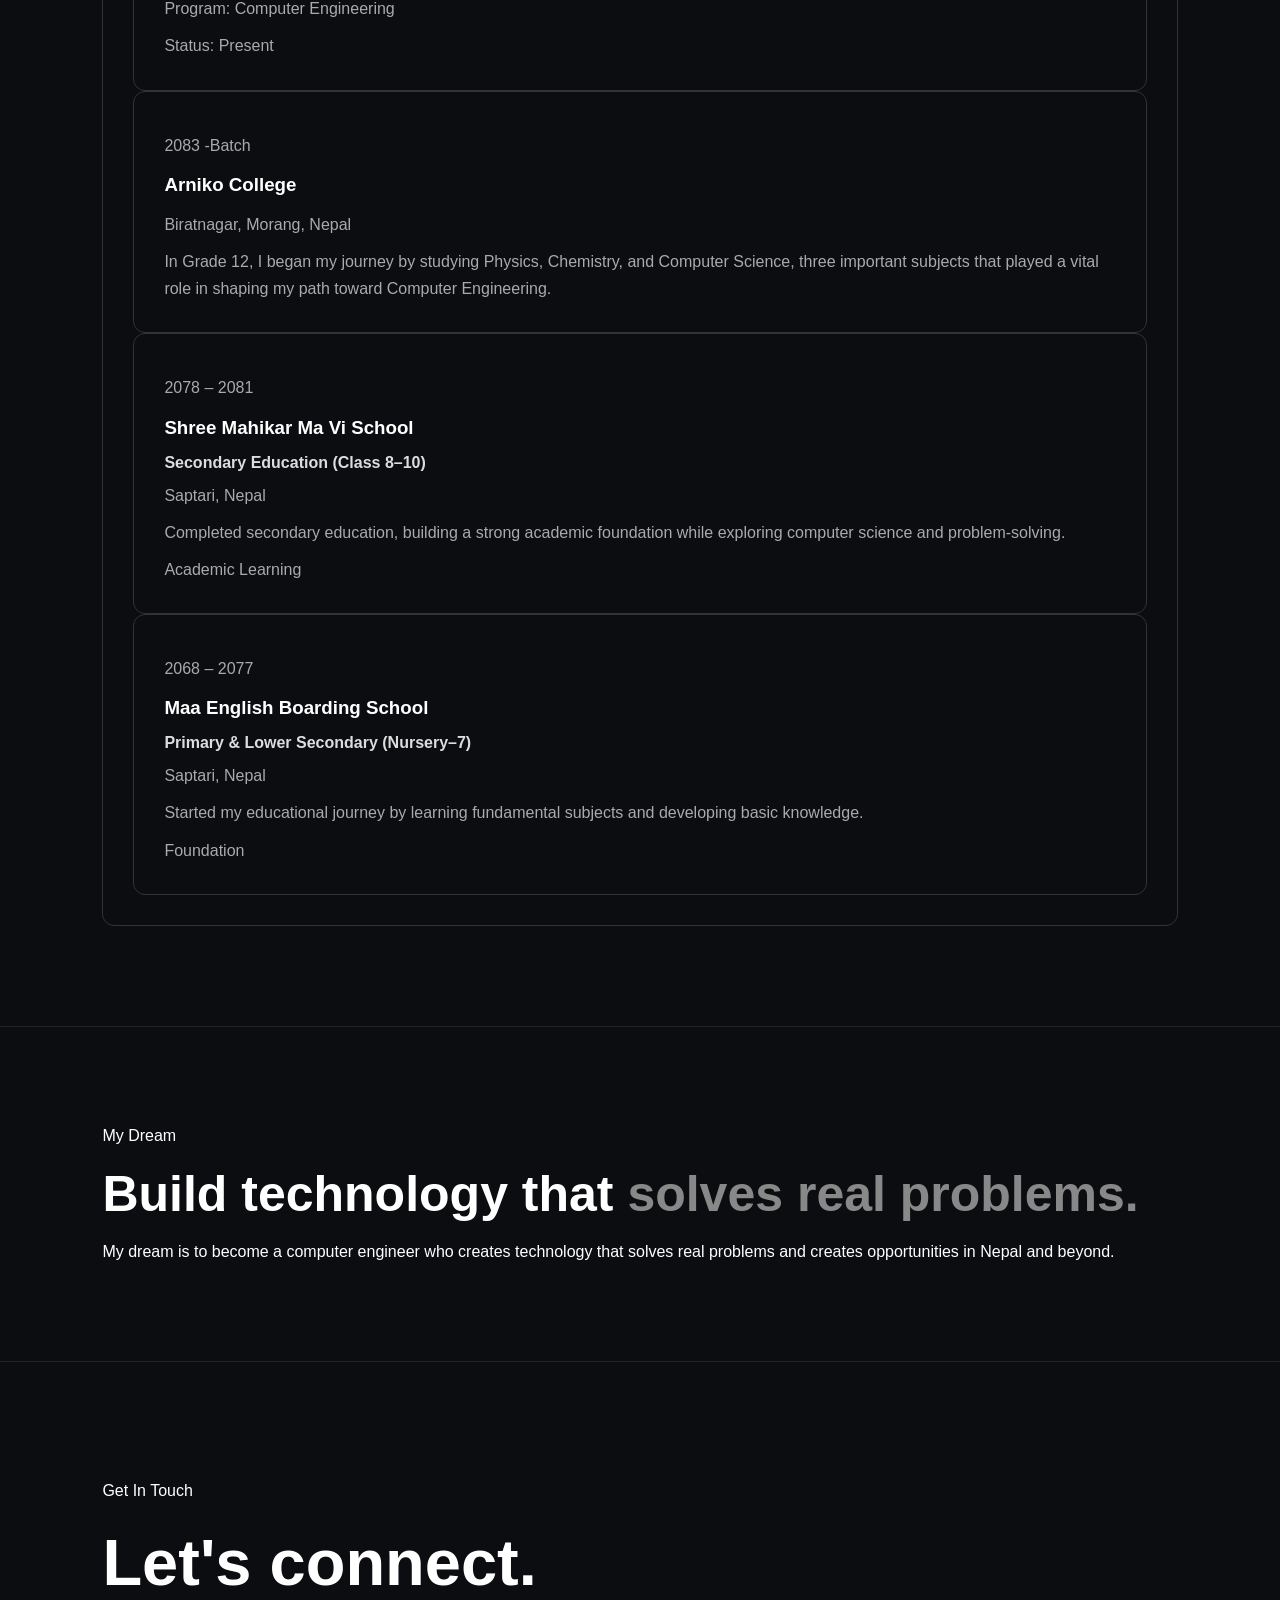
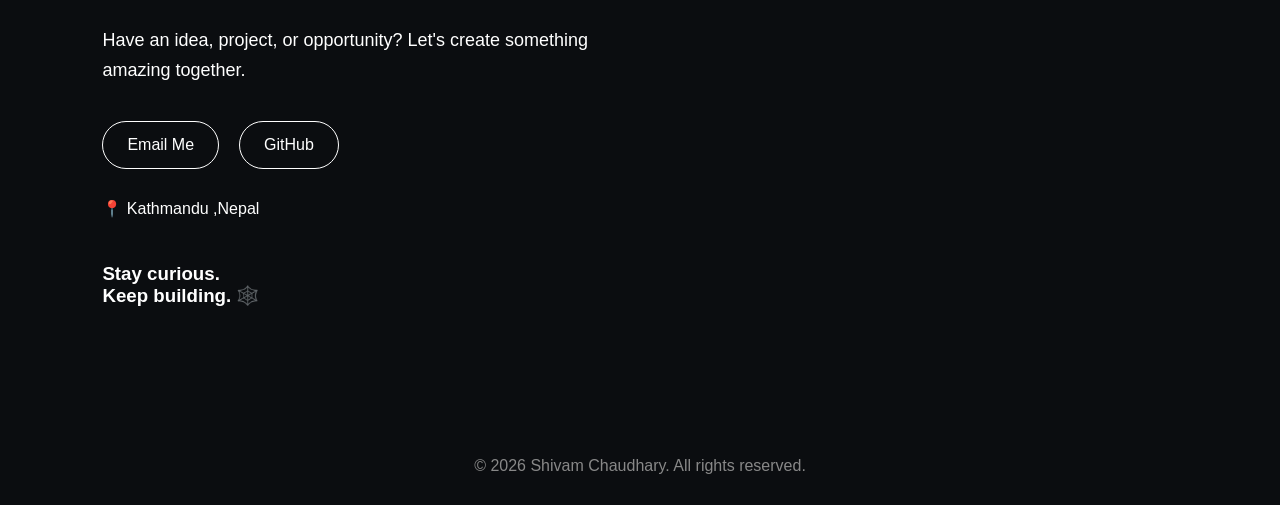
==== commit 61f851c1: "Update location and modify heading in index.html" ====
--- a/index.html
+++ b/index.html
@@ -184,8 +184,8 @@
         </a>
     </div>
 
-    <p class="contact-location">📍 Nepal</p>
-    <h3>Stay curious. Keep building. 🕸️</h3>
+    <p class="contact-location">📍 Kathmandu ,Nepal</p>
+    <h3>Stay curious.<br> Keep building. 🕸️</h3>
 </section>
     
 
--- a/style.css
+++ b/style.css
@@ -159,3 +159,60 @@
         flex-direction: column;
     }
 }
+
+
+
+#contact {
+    padding: 120px 8%;
+    background: #0b0d10;
+    color: #ffffff;
+}
+
+#contact p,
+#contact h2,
+#contact h3,
+#contact a,
+#contact i {
+    color: #ffffff;
+}
+
+#contact h2 {
+    font-size: clamp(40px, 7vw, 65px);
+    margin: 25px 0;
+}
+
+.contact-text {
+    font-size: 18px;
+    max-width: 550px;
+    line-height: 1.7;
+}
+
+.contact-links {
+    display: flex;
+    flex-wrap: wrap;
+    gap: 20px;
+    margin-top: 35px;
+}
+
+.contact-links a {
+    color: #ffffff;
+    text-decoration: none;
+    border: 1px solid #ffffff;
+    padding: 14px 24px;
+    border-radius: 30px;
+    transition: 0.3s;
+}
+
+.contact-links a:hover {
+    background: #e63946;
+    border-color: #e63946;
+    box-shadow: 0 0 20px #e63946;
+}
+
+.contact-location {
+    margin-top: 30px;
+}
+
+#contact h3 {
+    margin-top: 45px;
+}
